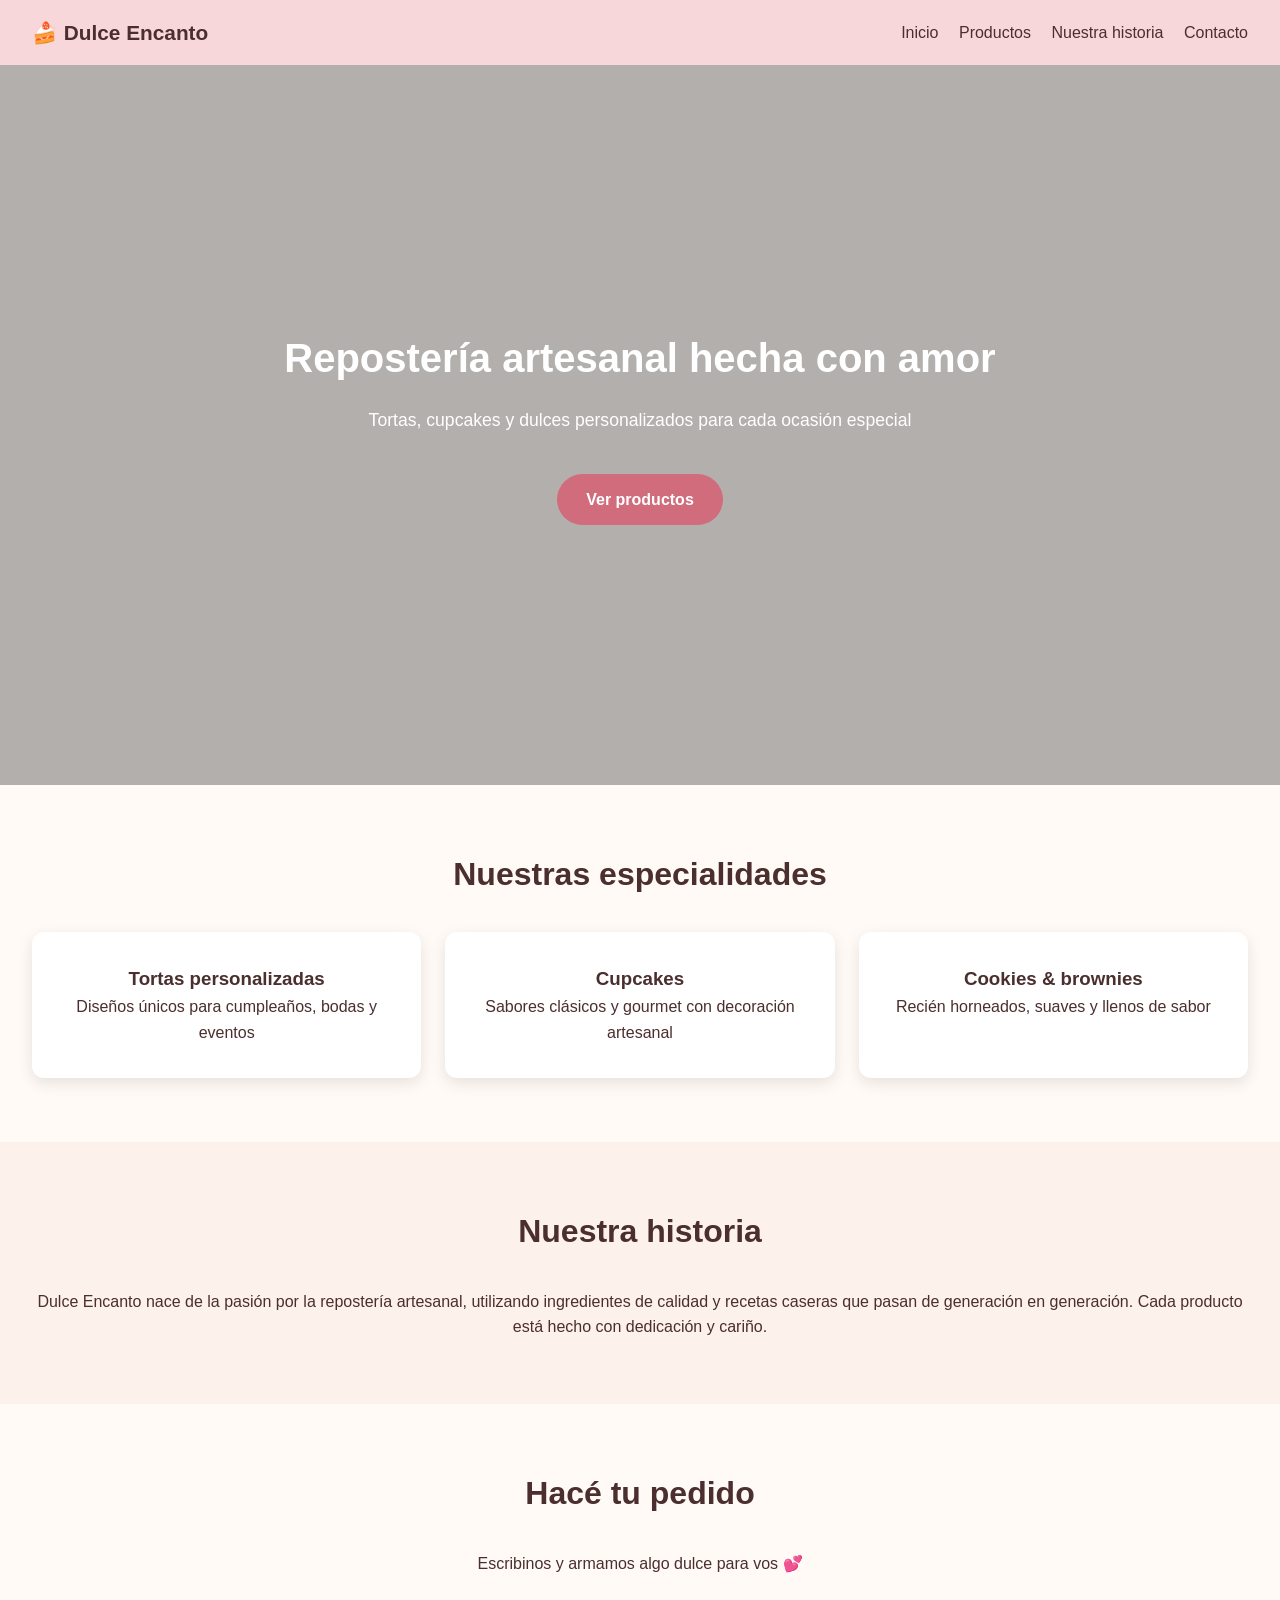
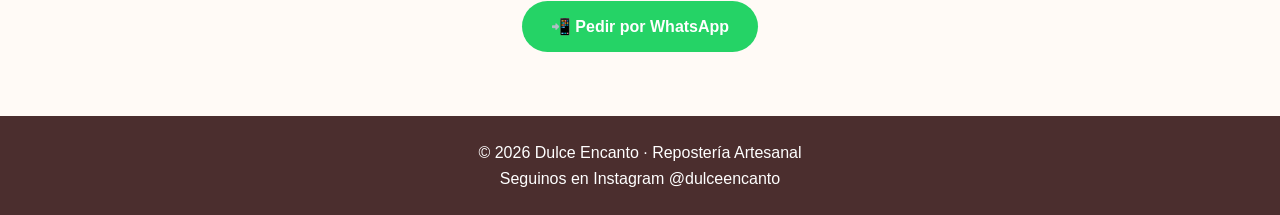
==== index.html @ 2e662f46 "first commit" ====
<!DOCTYPE html>
<html lang="es">
<head>
  <meta charset="UTF-8" />
  <meta name="viewport" content="width=device-width, initial-scale=1.0" />
  <title>Dulce Encanto | Repostería Artesanal</title>
  <link rel="stylesheet" href="styles.css" />
</head>
<body>

  <!-- Header -->
  <header class="header">
    <div class="logo">🍰 Dulce Encanto</div>
    <nav class="nav">
      <a href="#inicio">Inicio</a>
      <a href="#productos">Productos</a>
      <a href="#historia">Nuestra historia</a>
      <a href="#contacto">Contacto</a>
    </nav>
    <button class="menu-btn" id="menuBtn">☰</button>
  </header>

  <!-- Hero -->
  <section class="hero" id="inicio">
    <div class="hero-content">
      <h1>Repostería artesanal hecha con amor</h1>
      <p>Tortas, cupcakes y dulces personalizados para cada ocasión especial</p>
      <a href="#productos" class="btn">Ver productos</a>
    </div>
  </section>

  <!-- Productos -->
  <section class="section" id="productos">
    <h2>Nuestras especialidades</h2>
    <div class="cards">
      <div class="card">
        <h3>Tortas personalizadas</h3>
        <p>Diseños únicos para cumpleaños, bodas y eventos</p>
      </div>
      <div class="card">
        <h3>Cupcakes</h3>
        <p>Sabores clásicos y gourmet con decoración artesanal</p>
      </div>
      <div class="card">
        <h3>Cookies & brownies</h3>
        <p>Recién horneados, suaves y llenos de sabor</p>
      </div>
    </div>
  </section>

  <!-- Historia -->
  <section class="section alt" id="historia">
    <h2>Nuestra historia</h2>
    <p class="text">
      Dulce Encanto nace de la pasión por la repostería artesanal, utilizando
      ingredientes de calidad y recetas caseras que pasan de generación en generación.
      Cada producto está hecho con dedicación y cariño.
    </p>
  </section>

  <!-- Contacto -->
  <section class="section" id="contacto">
    <h2>Hacé tu pedido</h2>
    <p>Escribinos y armamos algo dulce para vos 💕</p>
    <a class="btn whatsapp" href="https://wa.me/549XXXXXXXXXX" target="_blank">
      📲 Pedir por WhatsApp
    </a>
  </section>

  <!-- Footer -->
  <footer class="footer">
    <p>© 2026 Dulce Encanto · Repostería Artesanal</p>
    <p>Seguinos en Instagram @dulceencanto</p>
  </footer>

  <script src="script.js"></script>
</body>
</html>
---- styles.css ----
* {
  margin: 0;
  padding: 0;
  box-sizing: border-box;
  font-family: 'Segoe UI', sans-serif;
}

body {
  background: #fffaf6;
  color: #4b2e2e;
  line-height: 1.6;
}

/* Header */
.header {
  display: flex;
  justify-content: space-between;
  align-items: center;
  padding: 1rem 2rem;
  background: #f8d7da;
  position: sticky;
  top: 0;
  z-index: 10;
}

.logo {
  font-size: 1.3rem;
  font-weight: bold;
}

.nav a {
  margin-left: 1rem;
  text-decoration: none;
  color: #4b2e2e;
  font-weight: 500;
}

.menu-btn {
  display: none;
  font-size: 1.5rem;
  background: none;
  border: none;
  cursor: pointer;
}

/* Hero */
.hero {
  height: 80vh;
  background: linear-gradient(rgba(0,0,0,.3), rgba(0,0,0,.3)),
    url('https://images.unsplash.com/photo-1606312619070-d48b4c6529cc?auto=format&fit=crop&w=1600&q=80');
  background-size: cover;
  background-position: center;
  display: flex;
  align-items: center;
  justify-content: center;
  text-align: center;
  color: #fff;
}

.hero h1 {
  font-size: 2.5rem;
}

.hero p {
  margin: 1rem 0;
  font-size: 1.1rem;
}

/* Sections */
.section {
  padding: 4rem 2rem;
  text-align: center;
}

.section.alt {
  background: #fdf1ec;
}

.section h2 {
  margin-bottom: 2rem;
  font-size: 2rem;
}

/* Cards */
.cards {
  display: grid;
  grid-template-columns: repeat(auto-fit, minmax(250px, 1fr));
  gap: 1.5rem;
}

.card {
  background: #fff;
  padding: 2rem;
  border-radius: 12px;
  box-shadow: 0 5px 15px rgba(0,0,0,.1);
  transition: transform .3s;
}

.card:hover {
  transform: translateY(-5px);
}

/* Buttons */
.btn {
  display: inline-block;
  margin-top: 1.5rem;
  padding: .8rem 1.8rem;
  background: #d16c7c;
  color: #fff;
  text-decoration: none;
  border-radius: 30px;
  font-weight: bold;
}

.btn.whatsapp {
  background: #25d366;
}

/* Footer */
.footer {
  background: #4b2e2e;
  color: #fff;
  text-align: center;
  padding: 1.5rem;
}

/* Responsive */
@media (max-width: 768px) {
  .nav {
    display: none;
    flex-direction: column;
    background: #f8d7da;
    position: absolute;
    top: 60px;
    right: 0;
    width: 200px;
  }

  .nav a {
    padding: 1rem;
    margin: 0;
  }

  .menu-btn {
    display: block;
  }

  .nav.active {
    display: flex;
  }
}
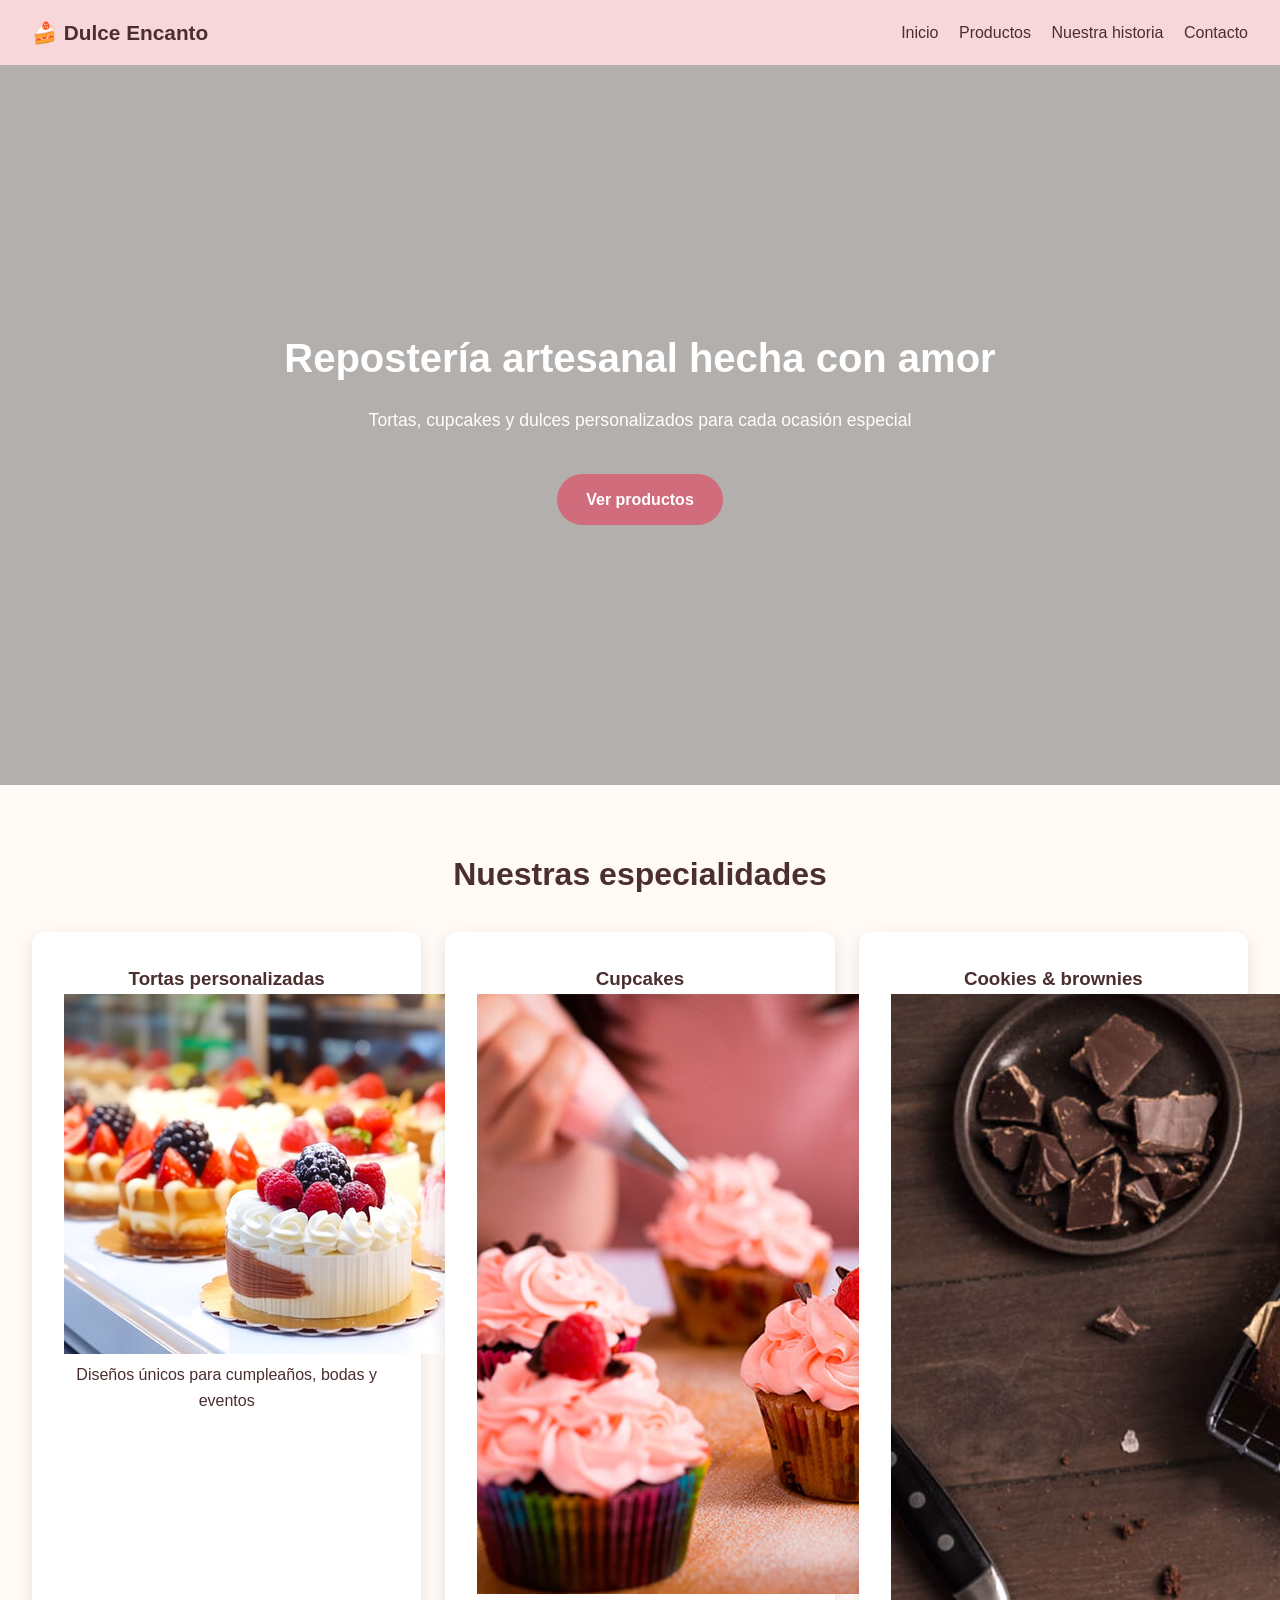
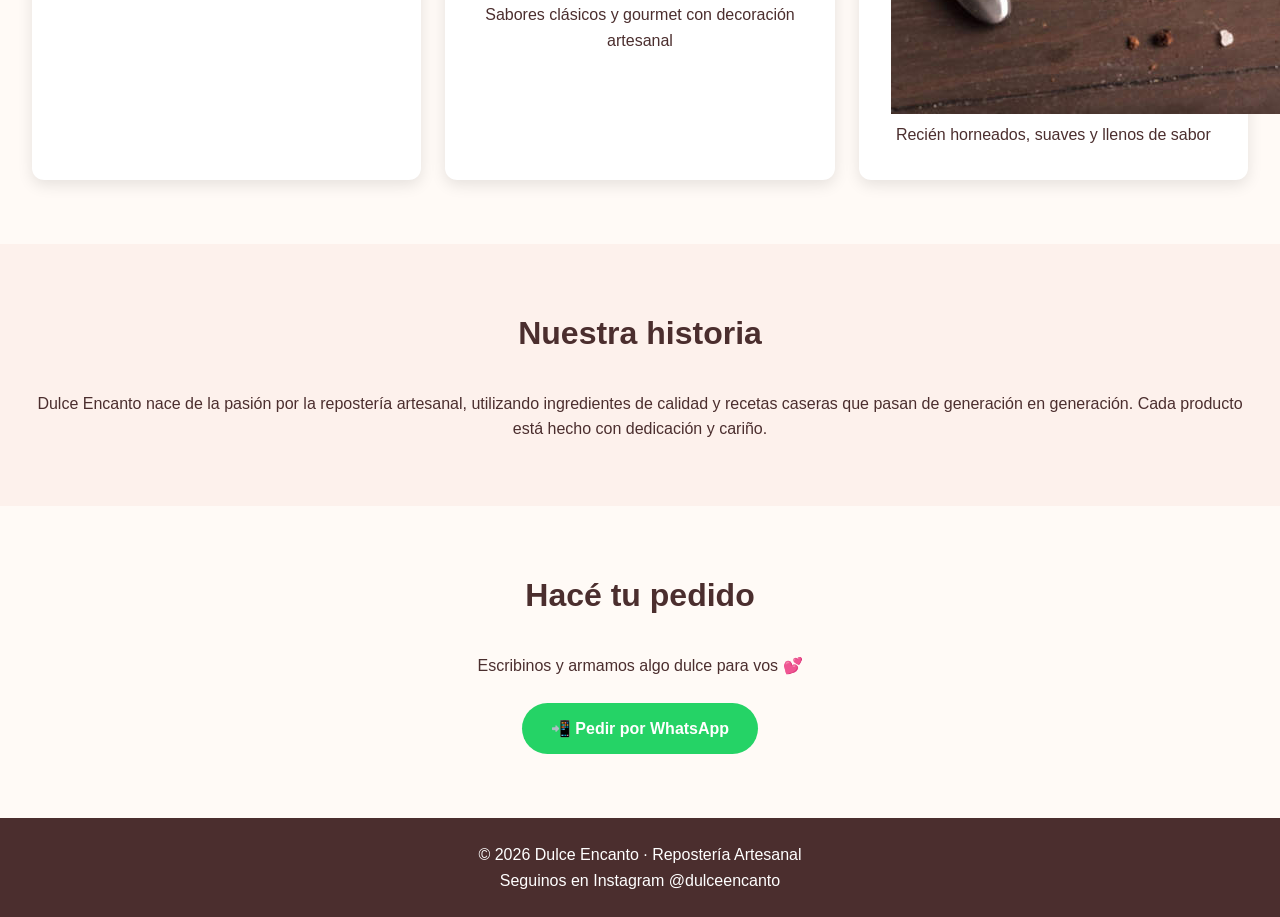
==== commit 32d615b2: "le agregue imagenes" ====
--- a/index.html
+++ b/index.html
@@ -35,14 +35,17 @@
     <div class="cards">
       <div class="card">
         <h3>Tortas personalizadas</h3>
+        <img src="/img/tortas.jpg">
         <p>Diseños únicos para cumpleaños, bodas y eventos</p>
       </div>
       <div class="card">
         <h3>Cupcakes</h3>
+        <img src="/img/cupcakes.jpg">
         <p>Sabores clásicos y gourmet con decoración artesanal</p>
       </div>
       <div class="card">
         <h3>Cookies & brownies</h3>
+        <img src="/img/brownies.jpg">
         <p>Recién horneados, suaves y llenos de sabor</p>
       </div>
     </div>
@@ -62,7 +65,7 @@
   <section class="section" id="contacto">
     <h2>Hacé tu pedido</h2>
     <p>Escribinos y armamos algo dulce para vos 💕</p>
-    <a class="btn whatsapp" href="https://wa.me/549XXXXXXXXXX" target="_blank">
+    <a class="btn whatsapp" href="https://wa.me/5492614689376" target="_blank">
       📲 Pedir por WhatsApp
     </a>
   </section>
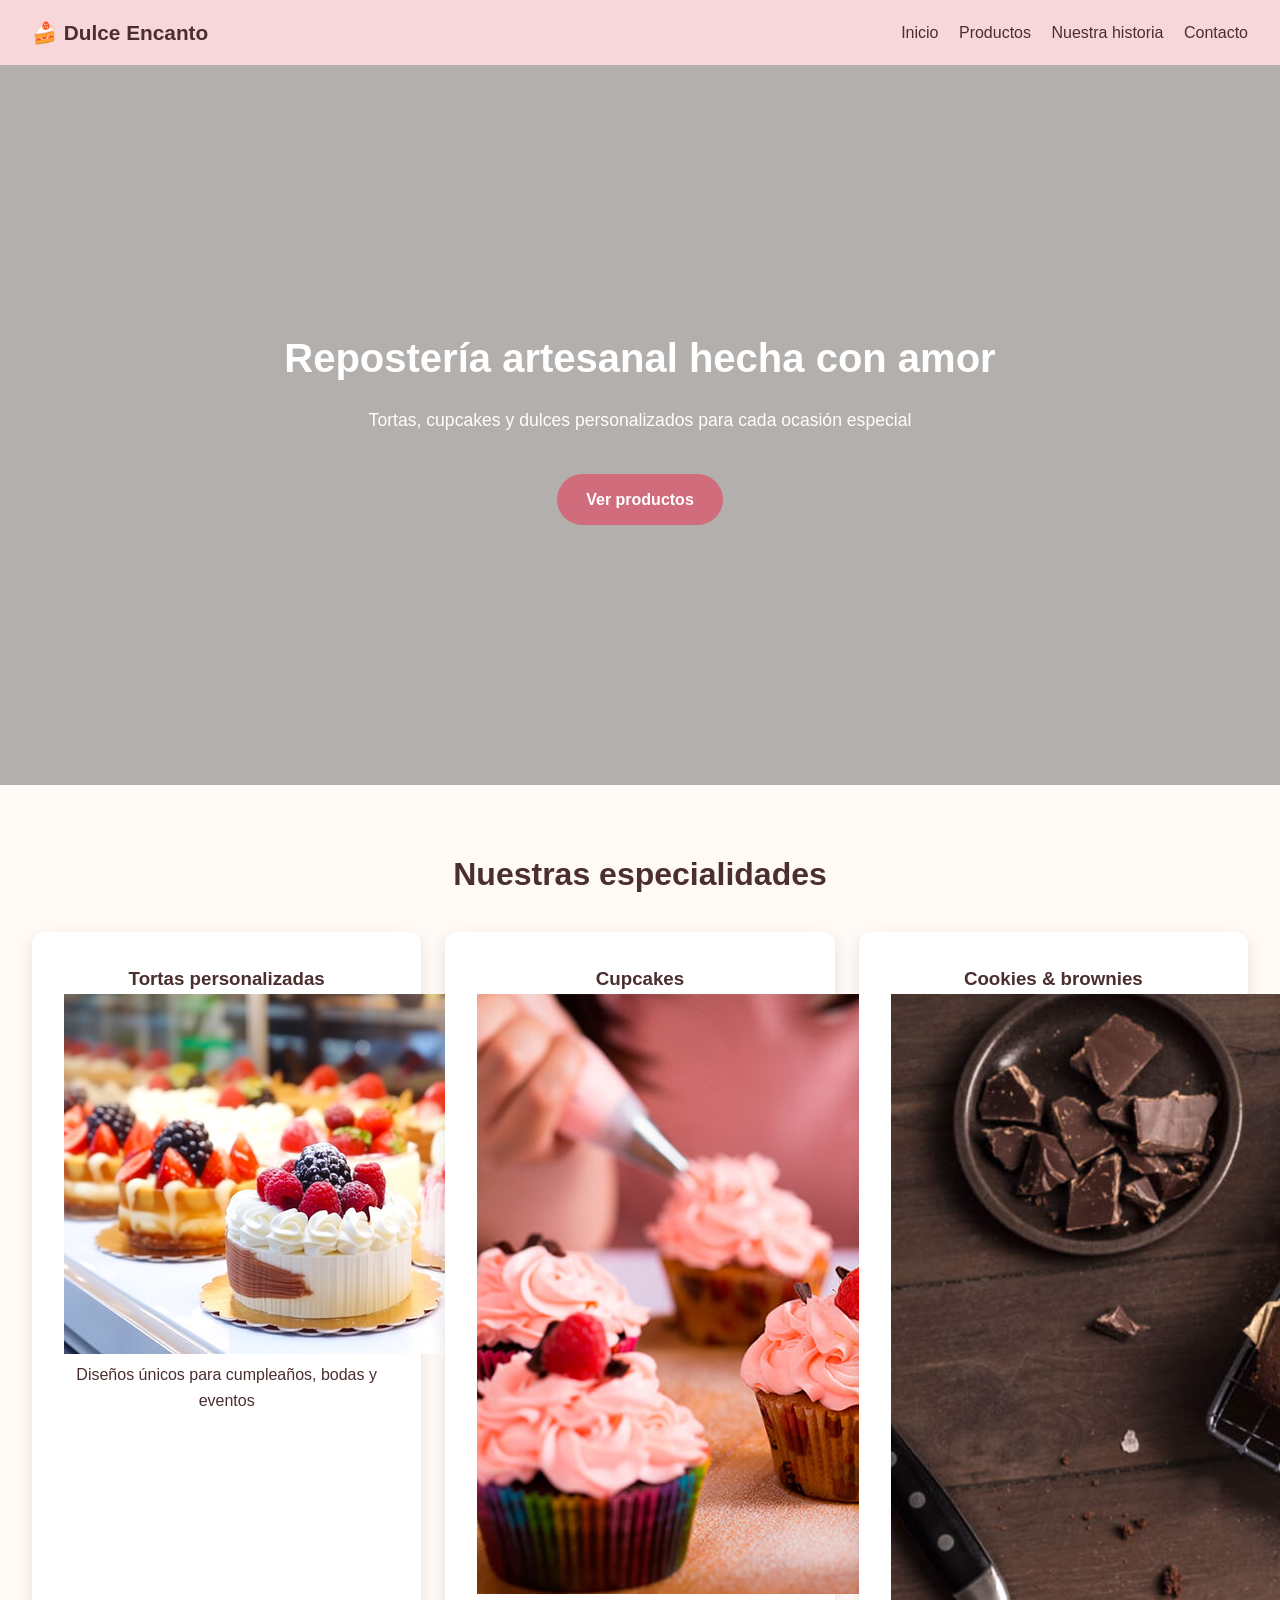
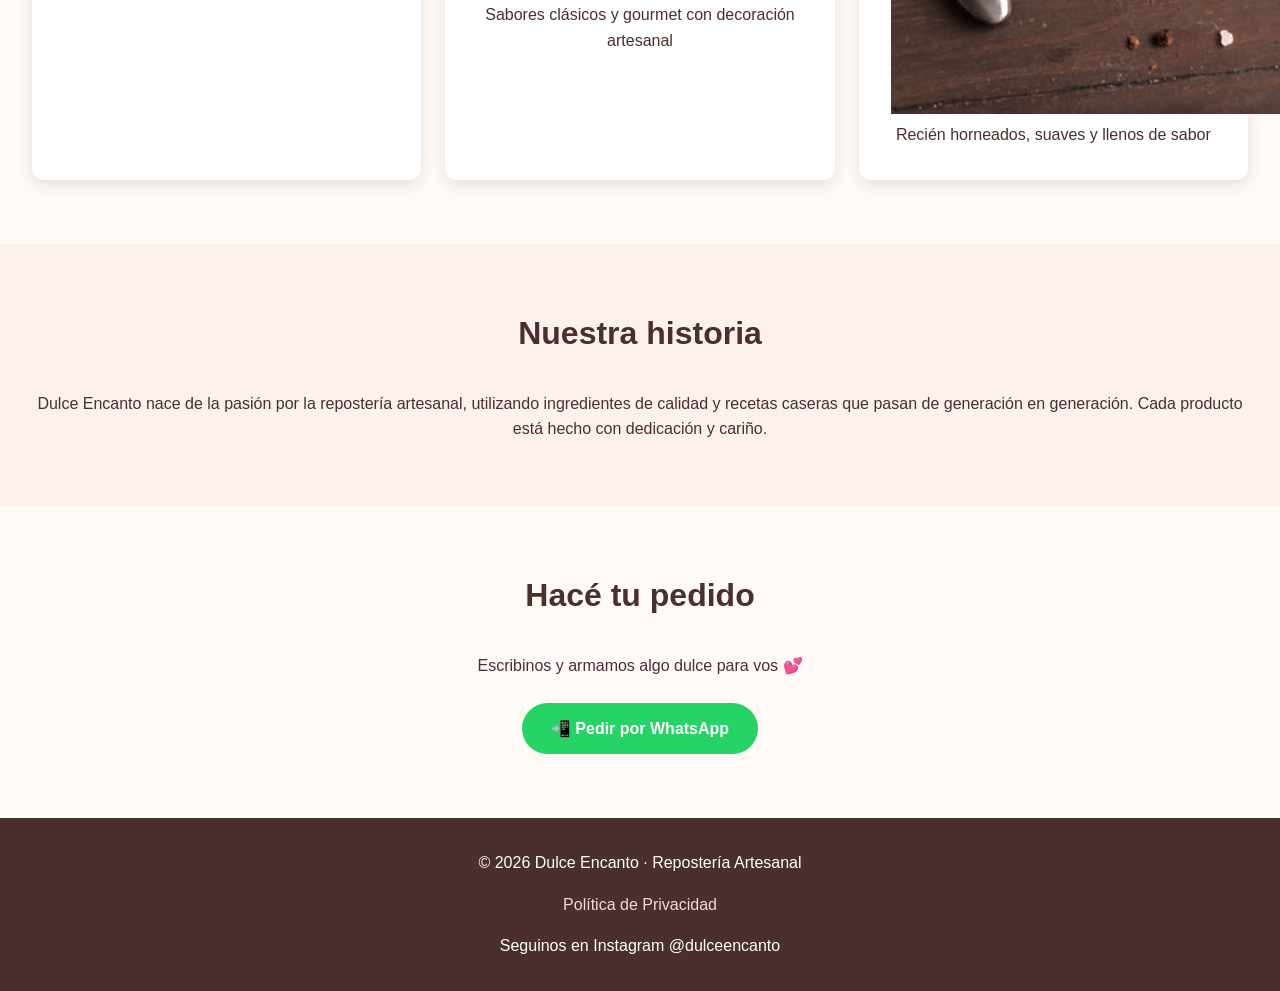
==== commit aa5816f5: "Agrego página de políticas de privacidad" ====
--- a/index.html
+++ b/index.html
@@ -35,17 +35,17 @@
     <div class="cards">
       <div class="card">
         <h3>Tortas personalizadas</h3>
-        <img src="/img/tortas.jpg">
+        <img src="/img/tortas.jpg"/>
         <p>Diseños únicos para cumpleaños, bodas y eventos</p>
       </div>
       <div class="card">
         <h3>Cupcakes</h3>
-        <img src="/img/cupcakes.jpg">
+        <img src="/img/cupcakes.jpg"/>
         <p>Sabores clásicos y gourmet con decoración artesanal</p>
       </div>
       <div class="card">
         <h3>Cookies & brownies</h3>
-        <img src="/img/brownies.jpg">
+        <img src="/img/brownies.jpg"/>
         <p>Recién horneados, suaves y llenos de sabor</p>
       </div>
     </div>
@@ -73,6 +73,9 @@
   <!-- Footer -->
   <footer class="footer">
     <p>© 2026 Dulce Encanto · Repostería Artesanal</p>
+    <div class="footer-links">
+      <a href="politica-de-privacidad.html">Política de Privacidad</a>
+    </div>
     <p>Seguinos en Instagram @dulceencanto</p>
   </footer>
 
--- a/styles.css
+++ b/styles.css
@@ -121,7 +121,23 @@
   background: #4b2e2e;
   color: #fff;
   text-align: center;
-  padding: 1.5rem;
+  padding: 2rem 1.5rem;
+}
+
+.footer-links {
+  margin: 1rem 0;
+}
+
+.footer-links a {
+  color: #f8d7da;
+  text-decoration: none;
+  font-weight: 500;
+  transition: color .3s;
+}
+
+.footer-links a:hover {
+  color: #fff;
+  text-decoration: underline;
 }
 
 /* Responsive */
@@ -149,3 +165,118 @@
     display: flex;
   }
 }
+
+/* Privacy Policy Page */
+.privacy-hero {
+  background: linear-gradient(rgba(216, 107, 124, .8), rgba(216, 107, 124, .8)),
+    url('https://images.unsplash.com/photo-1606312619070-d48b4c6529cc?auto=format&fit=crop&w=1600&q=80');
+  background-size: cover;
+  background-position: center;
+  color: #fff;
+  padding: 4rem 2rem;
+  text-align: center;
+  min-height: 40vh;
+  display: flex;
+  flex-direction: column;
+  justify-content: center;
+  align-items: center;
+}
+
+.privacy-hero h1 {
+  font-size: 2.5rem;
+  margin-bottom: 1rem;
+}
+
+.privacy-hero p {
+  font-size: 1rem;
+  opacity: 0.9;
+}
+
+.privacy-content {
+  padding: 2rem;
+  background: #fffaf6;
+}
+
+.privacy-container {
+  max-width: 900px;
+  margin: 0 auto;
+}
+
+.privacy-article {
+  background: #fff;
+  padding: 2rem;
+  margin-bottom: 2rem;
+  border-radius: 8px;
+  box-shadow: 0 2px 8px rgba(0,0,0,.08);
+  line-height: 1.8;
+}
+
+.privacy-article h2 {
+  color: #d16c7c;
+  margin-bottom: 1.5rem;
+  font-size: 1.6rem;
+}
+
+.privacy-article h3 {
+  color: #4b2e2e;
+  margin: 1.5rem 0 1rem 0;
+  font-size: 1.2rem;
+}
+
+.privacy-article p {
+  margin-bottom: 1rem;
+  color: #4b2e2e;
+}
+
+.privacy-article ul {
+  margin-left: 2rem;
+  margin-bottom: 1rem;
+}
+
+.privacy-article li {
+  margin-bottom: 0.8rem;
+  color: #4b2e2e;
+}
+
+.privacy-article a {
+  color: #d16c7c;
+  text-decoration: none;
+  font-weight: 500;
+}
+
+.privacy-article a:hover {
+  text-decoration: underline;
+}
+
+.privacy-article.acceptance {
+  background: linear-gradient(135deg, #f8d7da 0%, #fdf1ec 100%);
+  border-left: 4px solid #d16c7c;
+}
+
+.privacy-article.acceptance p {
+  font-weight: 500;
+  font-size: 1.05rem;
+}
+
+@media (max-width: 768px) {
+  .privacy-hero h1 {
+    font-size: 2rem;
+  }
+
+  .privacy-hero p {
+    font-size: 0.95rem;
+  }
+
+  .privacy-article {
+    padding: 1.5rem;
+  }
+
+  .privacy-article h2 {
+    font-size: 1.4rem;
+    margin-bottom: 1rem;
+  }
+
+  .privacy-content {
+    padding: 1rem;
+  }
+}
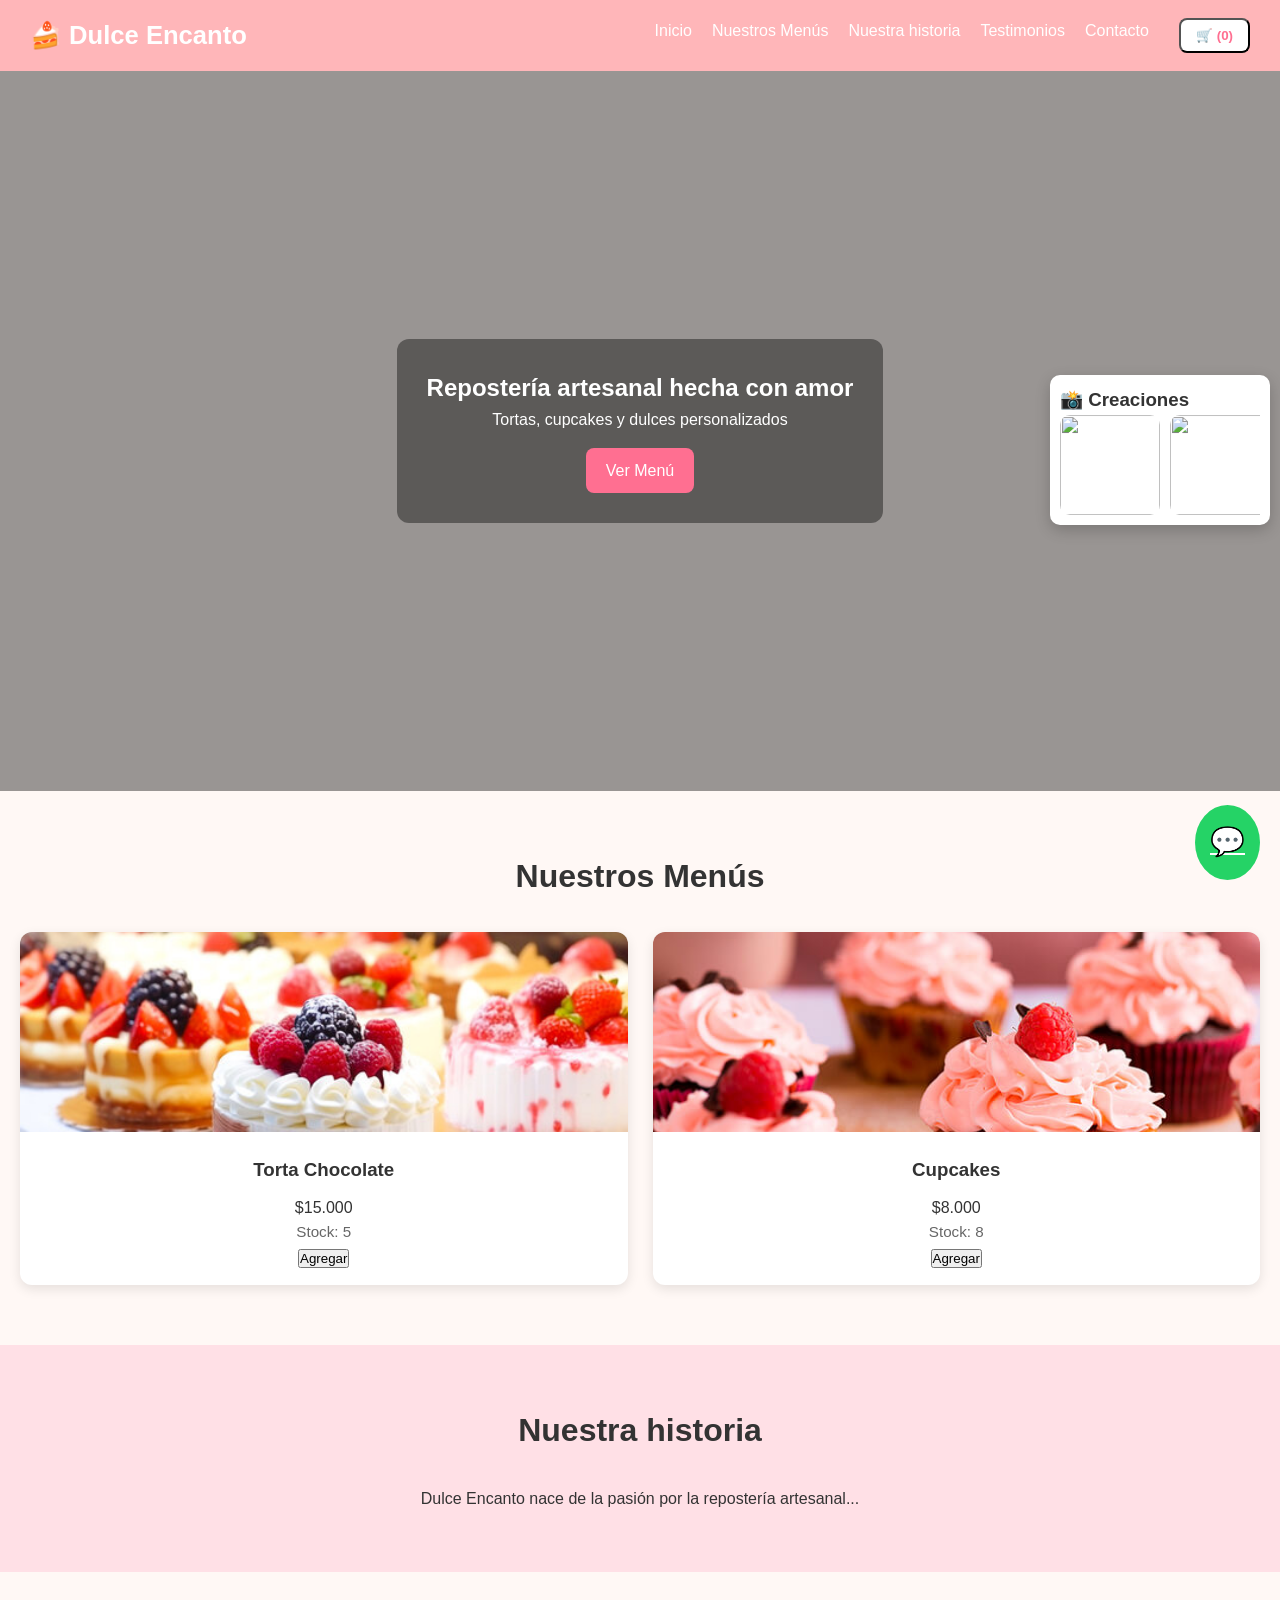
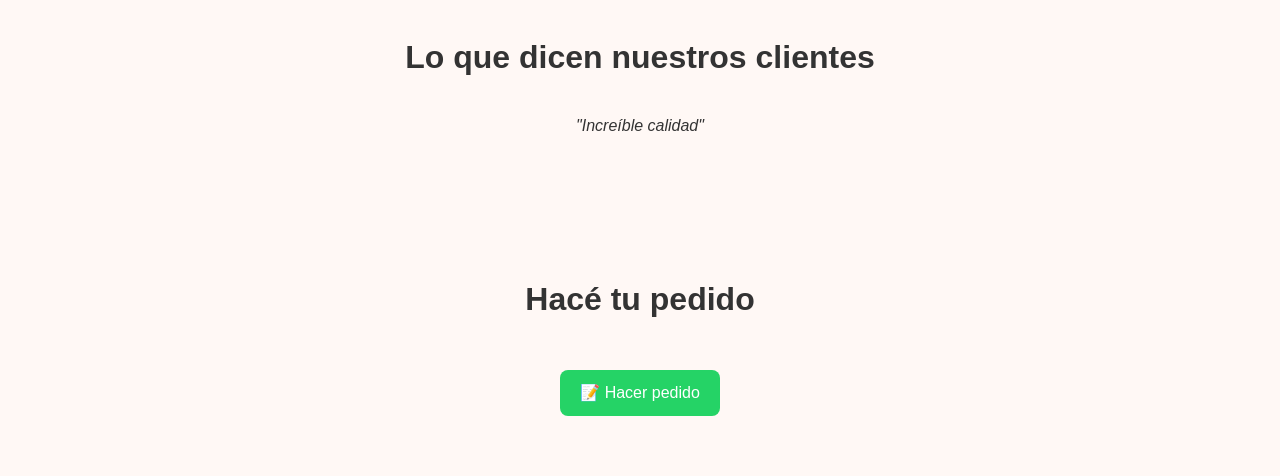
==== commit 4eb21507: "cambie la estructura de la pagina parte 1" ====
--- a/index.html
+++ b/index.html
@@ -5,80 +5,203 @@
   <meta name="viewport" content="width=device-width, initial-scale=1.0" />
   <title>Dulce Encanto | Repostería Artesanal</title>
   <link rel="stylesheet" href="styles.css" />
+
+  <style>
+  .logo{font-size:1.6rem;font-weight:bold;animation:logoFloat 3s ease-in-out infinite}
+  @keyframes logoFloat{0%,100%{transform:translateY(0)}50%{transform:translateY(-5px)}}
+
+  .cart-btn{background:#fff;color:#ff6f91;padding:8px 15px;border-radius:8px;margin-left:10px;cursor:pointer;font-weight:bold}
+
+  .fade-up{opacity:0;transform:translateY(40px);transition:all .6s}
+  .fade-up.show{opacity:1;transform:translateY(0)}
+
+  .hero-content{animation:fadeZoom 1s ease}
+  @keyframes fadeZoom{from{opacity:0;transform:scale(.8)}to{opacity:1;transform:scale(1)}}
+ 
+  .whatsapp-float{position:fixed;bottom:20px;right:20px;background:#25d366;color:white;font-size:28px;padding:15px;border-radius:50%;animation:pulse 2s infinite}
+  @keyframes pulse{0%{transform:scale(1)}50%{transform:scale(1.1)}100%{transform:scale(1)}}
+
+  .modal{position:fixed;top:0;left:0;width:100%;height:100%;background:rgba(0,0,0,.7);display:flex;align-items:center;justify-content:center;opacity:0;pointer-events:none;transition:.3s}
+  .modal.active{opacity:1;pointer-events:auto}
+  .modal-content{background:white;padding:20px;border-radius:12px;max-width:400px;animation:zoom .4s}
+  @keyframes zoom{from{transform:scale(.7)}to{transform:scale(1)}}
+
+  .insta-feed{position:fixed;right:10px;top:50%;transform:translateY(-50%);width:220px;background:#fff;padding:10px;border-radius:10px;box-shadow:0 5px 15px rgba(0,0,0,.2)}
+  .insta-slider{display:flex;overflow-x:auto;gap:10px}
+  .insta-slider img{width:100px;height:100px;object-fit:cover;border-radius:10px}
+
+  .stock{font-size:0.9rem;color:#666}
+  </style>
+
 </head>
 <body>
 
-  <!-- Header -->
-  <header class="header">
-    <div class="logo">🍰 Dulce Encanto</div>
-    <nav class="nav">
-      <a href="#inicio">Inicio</a>
-      <a href="#productos">Productos</a>
-      <a href="#historia">Nuestra historia</a>
-      <a href="#contacto">Contacto</a>
-    </nav>
-    <button class="menu-btn" id="menuBtn">☰</button>
-  </header>
-
-  <!-- Hero -->
-  <section class="hero" id="inicio">
-    <div class="hero-content">
-      <h1>Repostería artesanal hecha con amor</h1>
-      <p>Tortas, cupcakes y dulces personalizados para cada ocasión especial</p>
-      <a href="#productos" class="btn">Ver productos</a>
+<header class="header">
+  <div class="logo">🍰 Dulce Encanto</div>
+  <nav class="nav">
+    <a href="#inicio">Inicio</a>
+    <a href="#menu">Nuestros Menús</a>
+    <a href="#historia">Nuestra historia</a>
+    <a href="#testimonios">Testimonios</a>
+    <a href="https://docs.google.com/forms/d/e/1FAIpQLSftCBlQOrt92ZLbdpw6Ls69FzaOiQjqUGTb4hUl6YQwMhex2g/viewform?usp=sf_link" target="_blank">Contacto</a>
+    <button class="cart-btn" onclick="toggleCart()">🛒 (<span id="cartCount">0</span>)</button>
+  </nav>
+  <button class="menu-btn" id="menuBtn">☰</button>
+</header>
+
+<section class="hero fade-up" id="inicio">
+
+  <!-- VIDEO DE FONDO -->
+  <video class="hero-video" autoplay muted loop playsinline preload="none" poster="img/preview.jpg">
+  <source src="video/reposteria.mp4" type="video/mp4">
+</video>
+
+
+  <!-- CAPA OSCURA -->
+  <div class="hero-overlay"></div>
+
+  <!-- CONTENIDO -->
+  <div class="hero-content">
+    <h1>Repostería artesanal hecha con amor</h1>
+    <p>Tortas, cupcakes y dulces personalizados</p>
+    <a href="#menu" class="btn">Ver Menú</a>
+  </div>
+
+</section>
+
+
+<section class="section fade-up" id="menu">
+  <h2>Nuestros Menús</h2>
+  <div class="cards">
+
+    <div class="card" onclick="openModal('Torta Chocolate','Torta premium','15000','img/tortas.jpg')">
+      <img src="img/tortas.jpg">
+      <h3>Torta Chocolate</h3>
+      <div class="price">$15.000</div>
+      <p class="stock" id="stock-Torta Chocolate">Stock: 5</p>
+      <button onclick="event.stopPropagation(); agregar('Torta Chocolate',15000)">Agregar</button>
     </div>
-  </section>
-
-  <!-- Productos -->
-  <section class="section" id="productos">
-    <h2>Nuestras especialidades</h2>
-    <div class="cards">
-      <div class="card">
-        <h3>Tortas personalizadas</h3>
-        <img src="/img/tortas.jpg"/>
-        <p>Diseños únicos para cumpleaños, bodas y eventos</p>
-      </div>
-      <div class="card">
-        <h3>Cupcakes</h3>
-        <img src="/img/cupcakes.jpg"/>
-        <p>Sabores clásicos y gourmet con decoración artesanal</p>
-      </div>
-      <div class="card">
-        <h3>Cookies & brownies</h3>
-        <img src="/img/brownies.jpg"/>
-        <p>Recién horneados, suaves y llenos de sabor</p>
-      </div>
+
+    <div class="card" onclick="openModal('Cupcakes','Pack x6','8000','img/cupcakes.jpg')">
+      <img src="img/cupcakes.jpg">
+      <h3>Cupcakes</h3>
+      <div class="price">$8.000</div>
+      <p class="stock" id="stock-Cupcakes">Stock: 8</p>
+      <button onclick="event.stopPropagation(); agregar('Cupcakes',8000)">Agregar</button>
     </div>
-  </section>
-
-  <!-- Historia -->
-  <section class="section alt" id="historia">
-    <h2>Nuestra historia</h2>
-    <p class="text">
-      Dulce Encanto nace de la pasión por la repostería artesanal, utilizando
-      ingredientes de calidad y recetas caseras que pasan de generación en generación.
-      Cada producto está hecho con dedicación y cariño.
-    </p>
-  </section>
-
-  <!-- Contacto -->
-  <section class="section" id="contacto">
-    <h2>Hacé tu pedido</h2>
-    <p>Escribinos y armamos algo dulce para vos 💕</p>
-    <a class="btn whatsapp" href="https://wa.me/5492614689376" target="_blank">
-      📲 Pedir por WhatsApp
-    </a>
-  </section>
-
-  <!-- Footer -->
-  <footer class="footer">
-    <p>© 2026 Dulce Encanto · Repostería Artesanal</p>
-    <div class="footer-links">
-      <a href="politica-de-privacidad.html">Política de Privacidad</a>
-    </div>
-    <p>Seguinos en Instagram @dulceencanto</p>
-  </footer>
-
-  <script src="script.js"></script>
+
+  </div>
+</section>
+
+<section class="section alt fade-up" id="historia">
+  <h2>Nuestra historia</h2>
+  <p>Dulce Encanto nace de la pasión por la repostería artesanal...</p>
+</section>
+
+<section class="section fade-up" id="testimonios">
+  <h2>Lo que dicen nuestros clientes</h2>
+  <blockquote>"Increíble calidad"</blockquote>
+</section>
+
+<section class="section fade-up" id="contacto">
+  <h2>Hacé tu pedido</h2>
+  <a class="btn whatsapp" href="https://docs.google.com/forms/d/e/1FAIpQLSftCBlQOrt92ZLbdpw6Ls69FzaOiQjqUGTb4hUl6YQwMhex2g/viewform?usp=sf_link" target="_blank">📝 Hacer pedido</a>
+</section>
+
+<div class="insta-feed">
+  <h3>📸 Creaciones</h3>
+  <div class="insta-slider">
+    <img src="/img/torta1.jpg">
+    <img src="/img/torta2.jpg">
+    <img src="/img/torta3.jpg">
+  </div>
+</div>
+
+<div class="modal" id="cartModal">
+  <div class="modal-content">
+    <span onclick="toggleCart()">✖</span>
+    <h3>Carrito</h3>
+    <ul id="carrito"></ul>
+    <p>Total: $<span id="total">0</span></p>
+    <button onclick="pagar()">Pagar</button>
+  </div>
+</div>
+
+<div class="modal" id="modal">
+  <div class="modal-content">
+    <span onclick="closeModal()">✖</span>
+    <img id="modalImg">
+    <h3 id="modalTitle"></h3>
+    <p id="modalDesc"></p>
+    <div id="modalPrice"></div>
+  </div>
+</div>
+
+<a href="https://wa.me/5492614689376" class="whatsapp-float">💬</a>
+
+<script>
+
+const menuBtn=document.getElementById('menuBtn');
+const nav=document.querySelector('.nav');
+menuBtn.onclick=()=>nav.classList.toggle('active');
+
+let carrito=[];
+let stock={"Torta Chocolate":5,"Cupcakes":8};
+
+function agregar(nombre,precio){
+  if(stock[nombre]<=0){alert('Sin stock');return;}
+  stock[nombre]--;
+  carrito.push({nombre,precio});
+  document.getElementById('cartCount').innerText=carrito.length;
+  actualizarStockUI(nombre);
+  renderCarrito();
+}
+
+function actualizarStockUI(nombre){
+  const el=document.getElementById('stock-'+nombre);
+  if(el){
+    el.innerText='Stock: '+stock[nombre];
+    if(stock[nombre]===0){el.innerText='SIN STOCK';el.style.color='red';}
+  }
+}
+
+function renderCarrito(){
+  let total=0;
+  const lista=document.getElementById('carrito');
+  lista.innerHTML='';
+  carrito.forEach(p=>{
+    total+=p.precio;
+    lista.innerHTML+=`<li>${p.nombre} - $${p.precio}</li>`;
+  });
+  document.getElementById('total').innerText=total;
+}
+
+function toggleCart(){
+  document.getElementById('cartModal').classList.toggle('active');
+}
+
+function pagar(){alert('Integrar MercadoPago');}
+
+function openModal(t,d,p,i){
+  modal.classList.add('active');
+  modalTitle.innerText=t;
+  modalDesc.innerText=d;
+  modalPrice.innerText='$'+p;
+  modalImg.src=i;
+}
+
+function closeModal(){modal.classList.remove('active');}
+
+const elements=document.querySelectorAll('.fade-up');
+window.addEventListener('scroll',()=>{
+  elements.forEach(el=>{
+    if(el.getBoundingClientRect().top<window.innerHeight-100){
+      el.classList.add('show');
+    }
+  });
+});
+
+</script>
+
 </body>
 </html>
--- a/styles.css
+++ b/styles.css
@@ -1,3 +1,4 @@
+/* RESET */
 * {
   margin: 0;
   padding: 0;
@@ -6,32 +7,37 @@
 }
 
 body {
-  background: #fffaf6;
-  color: #4b2e2e;
   line-height: 1.6;
-}
-
-/* Header */
+  background: #fff8f5;
+  color: #333;
+}
+
+/* HEADER */
 .header {
   display: flex;
   justify-content: space-between;
   align-items: center;
-  padding: 1rem 2rem;
-  background: #f8d7da;
+  padding: 15px 30px;
+  background: #ffb6b9;
   position: sticky;
   top: 0;
-  z-index: 10;
+  z-index: 1000;
 }
 
 .logo {
-  font-size: 1.3rem;
+  font-size: 1.5rem;
   font-weight: bold;
+  color: white;
+}
+
+.nav {
+  display: flex;
+  gap: 20px;
 }
 
 .nav a {
-  margin-left: 1rem;
   text-decoration: none;
-  color: #4b2e2e;
+  color: white;
   font-weight: 500;
 }
 
@@ -40,243 +46,880 @@
   font-size: 1.5rem;
   background: none;
   border: none;
-  cursor: pointer;
-}
-
-/* Hero */
+  color: white;
+}
+
+/* HERO */
 .hero {
+  position: relative;
   height: 80vh;
-  background: linear-gradient(rgba(0,0,0,.3), rgba(0,0,0,.3)),
-    url('https://images.unsplash.com/photo-1606312619070-d48b4c6529cc?auto=format&fit=crop&w=1600&q=80');
-  background-size: cover;
-  background-position: center;
+  background: url("img/hero.jpg") center/cover no-repeat;
   display: flex;
   align-items: center;
   justify-content: center;
   text-align: center;
   color: #fff;
-}
-
-.hero h1 {
-  font-size: 2.5rem;
-}
-
-.hero p {
-  margin: 1rem 0;
-  font-size: 1.1rem;
-}
-
-/* Sections */
+  overflow: hidden;
+}
+
+/* Video dentro del hero (opcional) */
+.hero-video{
+  position:absolute;
+  top:0;
+  left:0;
+  width:100%;
+  height:100%;
+  object-fit:cover;
+  z-index: -2;
+}
+
+.hero-overlay{
+  position:absolute;
+  top:0;
+  left:0;
+  width:100%;
+  height:100%;
+  background:rgba(0,0,0,0.4);
+  z-index: -1;
+}
+
+.hero-content {
+  position: relative;
+  z-index: 2;
+  background: rgba(0,0,0,0.4);
+  padding: 30px;
+  border-radius: 12px;
+}
+
+.btn {
+  display: inline-block;
+  margin-top: 15px;
+  padding: 10px 20px;
+  background: #ff6f91;
+  color: white;
+  border-radius: 8px;
+  text-decoration: none;
+  transition: 0.3s;
+}
+
+.btn:hover {
+  background: #ff3d6e;
+}
+
+/* SECCIONES */
 .section {
-  padding: 4rem 2rem;
+  padding: 60px 20px;
   text-align: center;
 }
 
-.section.alt {
-  background: #fdf1ec;
-}
-
 .section h2 {
-  margin-bottom: 2rem;
+  margin-bottom: 30px;
   font-size: 2rem;
 }
 
-/* Cards */
+.alt {
+  background: #ffe0e6;
+}
+
+/* CARDS */
 .cards {
   display: grid;
   grid-template-columns: repeat(auto-fit, minmax(250px, 1fr));
-  gap: 1.5rem;
+  gap: 25px;
 }
 
 .card {
-  background: #fff;
-  padding: 2rem;
+  background: white;
   border-radius: 12px;
-  box-shadow: 0 5px 15px rgba(0,0,0,.1);
-  transition: transform .3s;
+  overflow: hidden;
+  box-shadow: 0 4px 12px rgba(0,0,0,0.1);
+  transition: 0.3s;
+  text-align: center;
+  padding-bottom: 15px;
 }
 
 .card:hover {
   transform: translateY(-5px);
 }
 
-/* Buttons */
-.btn {
-  display: inline-block;
-  margin-top: 1.5rem;
-  padding: .8rem 1.8rem;
-  background: #d16c7c;
-  color: #fff;
-  text-decoration: none;
-  border-radius: 30px;
-  font-weight: bold;
-}
-
-.btn.whatsapp {
+/* IMÁGENES UNIFORMES */
+.card img {
+  width: 100%;
+  height: 200px;
+  object-fit: cover;
+}
+
+/* TEXTO */
+.card h3 {
+  margin: 15px 0 10px;
+}
+
+.card p {
+  padding: 0 10px;
+  font-size: 0.95rem;
+}
+
+/* TESTIMONIOS */
+blockquote {
+  max-width: 600px;
+  margin: 15px auto;
+  font-style: italic;
+}
+
+/* FORMULARIO */
+form {
+  max-width: 400px;
+  margin: 20px auto;
+  display: flex;
+  flex-direction: column;
+}
+
+form input,
+form textarea {
+  margin-bottom: 10px;
+  padding: 10px;
+  border-radius: 6px;
+  border: 1px solid #ccc;
+}
+
+form button {
+  background: #ff6f91;
+  color: white;
+  border: none;
+  padding: 10px;
+  border-radius: 6px;
+  cursor: pointer;
+}
+
+/* FOOTER */
+.footer {
+  background: #333;
+  color: white;
+  padding: 20px;
+  text-align: center;
+}
+
+/* WHATSAPP */
+.whatsapp {
   background: #25d366;
 }
 
-/* Footer */
-.footer {
-  background: #4b2e2e;
-  color: #fff;
-  text-align: center;
-  padding: 2rem 1.5rem;
-}
-
-.footer-links {
-  margin: 1rem 0;
-}
-
-.footer-links a {
-  color: #f8d7da;
-  text-decoration: none;
-  font-weight: 500;
-  transition: color .3s;
-}
-
-.footer-links a:hover {
-  color: #fff;
-  text-decoration: underline;
-}
-
-/* Responsive */
+/* RESPONSIVE */
 @media (max-width: 768px) {
   .nav {
     display: none;
     flex-direction: column;
-    background: #f8d7da;
     position: absolute;
     top: 60px;
     right: 0;
+    background: #ffb6b9;
     width: 200px;
-  }
-
-  .nav a {
-    padding: 1rem;
-    margin: 0;
+    padding: 15px;
+  }
+
+  .nav.active {
+    display: flex;
   }
 
   .menu-btn {
     display: block;
   }
 
-  .nav.active {
+  .hero {
+    height: 60vh;
+  }
+  .filters button {
+  margin: 5px;
+  padding: 8px 15px;
+  border: none;
+  background: #ff6f91;
+  color: white;
+  border-radius: 6px;
+  cursor: pointer;
+}
+
+.galeria {
+  display: grid;
+  grid-template-columns: repeat(auto-fit, minmax(120px, 1fr));
+  gap: 10px;
+}
+
+.galeria img {
+  width: 100%;
+  height: 120px;
+  object-fit: cover;
+  border-radius: 10px;
+  transition: 0.3s;
+}
+
+.galeria img:hover {
+  transform: scale(1.05);
+}
+
+#carrito li {
+  list-style: none;
+  margin: 5px 0;
+}
+.insta-feed {
+  margin-top: 30px;
+}
+
+.insta-slider {
+  display: flex;
+  gap: 15px;
+  overflow-x: auto;
+  scroll-snap-type: x mandatory;
+  padding: 10px;
+}
+
+.insta-slider img {
+  width: 180px;
+  height: 180px;
+  border-radius: 15px;
+  object-fit: cover;
+  scroll-snap-align: center;
+  transition: 0.4s;
+}
+
+.insta-slider img:hover {
+  transform: scale(1.08);
+}
+.stock {
+  font-weight: bold;
+  color: #ff4d6d;
+}
+.insta-slider::-webkit-scrollbar {
+  height: 6px;
+}
+
+.insta-slider::-webkit-scrollbar-thumb {
+  background: #ff7aa2;
+  border-radius: 10px;
+}
+/* HERO CON VIDEO */
+.hero{
+  position:relative;
+  height:90vh;
+  overflow:hidden;
+  display:flex;
+  align-items:center;
+  justify-content:center;
+  color:white;
+  text-align:center;
+}
+
+/* VIDEO */
+.hero-video{
+  position:absolute;
+  top:0;
+  left:0;
+  width:100%;
+  height:100%;
+  object-fit:cover;
+  z-index:-2;
+}
+
+/* OSCURECER VIDEO */
+.hero-overlay{
+  position:absolute;
+  top:0;
+  left:0;
+  width:100%;
+  height:100%;
+  background:rgba(0,0,0,0.4);
+  z-index:-1;
+}
+
+/* TEXTO */
+.hero-content{
+  position:relative;
+  z-index:2;
+}
+/* EFECTO BLUR VIDEO */
+.hero.scrolled .hero-video{
+  filter: blur(5px) brightness(0.7);
+  transform: scale(1.05);
+  transition: all 0.5s ease;
+}
+/* TEXTO TIPO NETFLIX */
+.hero-content h1{
+  font-size:2.5rem;
+  letter-spacing:1px;
+  overflow:hidden;
+  border-right:3px solid white;
+  white-space:nowrap;
+  width:0;
+  animation:typing 2s steps(30,end) forwards, blink .7s infinite;
+}
+
+@keyframes typing{
+  from{width:0}
+  to{width:100%}
+}
+
+@keyframes blink{
+  50%{border-color:transparent}
+}
+/* BOTON HERO */
+.hero-cta{
+  position:absolute;
+  bottom:40px;
+  left:50%;
+  transform:translateX(-50%);
+  z-index:3;
+}
+
+.hero-cta a{
+  background:#ff6f91;
+  color:white;
+  padding:12px 25px;
+  border-radius:30px;
+  font-weight:bold;
+  text-decoration:none;
+  box-shadow:0 5px 20px rgba(0,0,0,.3);
+  transition:.3s;
+}
+
+.hero-cta a:hover{
+  transform:scale(1.1);
+}
+/* MOBILE OPTIMIZADO */
+@media(max-width:768px){
+  .hero{
+    height:70vh;
+  }
+
+  .hero-content h1{
+    font-size:1.6rem;
+    animation:none;
+    width:auto;
+    border:none;
+  }
+
+  .hero-cta{
+    bottom:20px;
+  }
+}
+/* HERO POSITION */
+.hero{
+  position:relative;
+  overflow:hidden;
+}
+
+/* BOTON FLOTANTE HERO */
+.hero-cta{
+  position:absolute;
+  bottom:25px;
+  left:50%;
+  transform:translateX(-50%);
+  z-index:3;
+}
+
+.hero-cta a{
+  background:#ff6f91;
+  color:white;
+  padding:12px 25px;
+  border-radius:30px;
+  font-weight:bold;
+  text-decoration:none;
+  box-shadow:0 5px 20px rgba(0,0,0,.3);
+  transition:.3s;
+}
+
+.hero-cta a:hover{
+  transform:scale(1.1);
+}
+/* =========================
+   MOBILE PRO OPTIMIZADO
+========================= */
+@media(max-width:768px){
+
+  /* NAV */
+  .nav{
+    position:absolute;
+    top:70px;
+    right:0;
+    background:#ff6f91;
+    width:100%;
+    flex-direction:column;
+    align-items:center;
+    display:none;
+  }
+
+  .nav.active{
+    display:flex;
+  }
+
+  .nav a{
+    padding:15px;
+    display:block;
+    width:100%;
+    text-align:center;
+  }
+
+  /* HERO */
+  .hero{
+    height:70vh;
+  }
+
+  .hero-video{
+    object-fit:cover;
+    width:100%;
+    height:100%;
+  }
+
+  .hero-content{
+    padding:0 20px;
+    text-align:center;
+  }
+
+  .hero-content h1{
+    font-size:1.5rem;
+    line-height:1.3;
+  }
+
+  .hero-content p{
+    font-size:1rem;
+  }
+
+  .hero-cta{
+    bottom:15px;
+  }
+
+  /* CARDS */
+  .cards{
+    display:flex;
+    flex-direction:column;
+    gap:20px;
+  }
+
+  .card{
+    width:100%;
+  }
+
+  .card img{
+    height:200px;
+    object-fit:cover;
+  }
+
+  /* INSTAGRAM FEED */
+  .insta-feed{
+    position:static;
+    width:100%;
+    margin-top:20px;
+  }
+
+  .insta-slider{
+    justify-content:center;
+  }
+
+  /* MODAL */
+  .modal-content{
+    width:90%;
+  }
+
+  /* BOTON WHATSAPP */
+  .whatsapp-float{
+    font-size:24px;
+    padding:12px;
+  }
+/* =========================
+   BOTONES ANIMADOS PREMIUM
+========================= */
+
+/* EFECTO BURBUJA */
+.btn, .hero-cta a, .cart-btn, .whatsapp {
+  position: relative;
+  overflow: hidden;
+  transition: 0.3s;
+}
+
+/* EFECTO HOVER */
+.btn:hover,
+.hero-cta a:hover,
+.cart-btn:hover {
+  transform: translateY(-3px) scale(1.05);
+  box-shadow: 0 10px 25px rgba(0,0,0,0.2);
+}
+
+/* EFECTO ON CLICK */
+.btn:active,
+.hero-cta a:active {
+  transform: scale(0.95);
+}
+
+/* BRILLO DESLIZANTE */
+.btn::before,
+.hero-cta a::before {
+  content: "";
+  position: absolute;
+  top: 0;
+  left: -100%;
+  width: 100%;
+  height: 100%;
+  background: linear-gradient(120deg, transparent, rgba(255,255,255,0.6), transparent);
+  transition: 0.5s;
+}
+
+.btn:hover::before,
+.hero-cta a:hover::before {
+  left: 100%;
+}
+
+/* EFECTO REBOTE */
+@keyframes bounceBtn {
+  0%,100%{transform:translateY(0)}
+  50%{transform:translateY(-5px)}
+}
+
+/* BOTON HERO ANIMADO */
+.hero-cta a{
+  animation: bounceBtn 2s infinite;
+}
+/* =========================
+   FIXES GENERALES
+========================= */
+
+/* FIX llave faltante */
+#carrito li {
+  list-style: none;
+  margin: 5px 0;
+}
+
+/* Asegurar que el hero esté por encima del video */
+.hero {
+  position: relative;
+  z-index: 1;
+}
+
+/* Asegurar capas */
+.hero-video {
+  z-index: -2;
+}
+
+.hero-overlay {
+  z-index: -1;
+}
+
+.hero-content {
+  z-index: 2;
+  position: relative;
+}
+
+.hero-cta {
+  z-index: 3;
+}
+
+/* =========================
+   BOTON FLOTANTE MEJORADO
+========================= */
+
+.hero-cta {
+  position: absolute;
+  bottom: 25px;
+  left: 50%;
+  transform: translateX(-50%);
+  display: flex;
+  justify-content: center;
+}
+
+.hero-cta a {
+  background: #ff6f91;
+  color: white;
+  padding: 14px 30px;
+  border-radius: 40px;
+  font-weight: bold;
+  text-decoration: none;
+  box-shadow: 0 8px 25px rgba(0,0,0,.3);
+  transition: 0.3s;
+  display: inline-block;
+}
+
+/* Hover pro */
+.hero-cta a:hover {
+  transform: scale(1.08);
+  background: #ff3d6e;
+}
+
+/* Click */
+.hero-cta a:active {
+  transform: scale(0.95);
+}
+
+/* Animación suave */
+@keyframes floatBtn {
+  0%,100%{transform:translate(-50%,0)}
+  50%{transform:translate(-50%,-8px)}
+}
+
+.hero-cta a {
+  animation: floatBtn 3s ease-in-out infinite;
+}
+
+/* =========================
+   MEJORAS MOBILE PRO
+========================= */
+
+@media (max-width: 768px){
+
+  /* Evitar que el video consuma mucho */
+  .hero-video {
+    display: none;
+  }
+
+  /* Fondo alternativo */
+  .hero {
+    background: url("img/hero.jpg") center/cover no-repeat;
+  }
+
+  /* Texto más legible */
+  .hero-content {
+    padding: 0 15px;
+  }
+
+  .hero-content h1 {
+    font-size: 1.6rem;
+    line-height: 1.3;
+    animation: none;
+    border: none;
+    width: auto;
+  }
+
+  .hero-content p {
+    font-size: 0.95rem;
+  }
+
+  /* Botón mejor posicionado */
+  .hero-cta {
+    bottom: 15px;
+  }
+
+  .hero-cta a {
+    padding: 12px 22px;
+    font-size: 0.9rem;
+  }
+}
+
+/* =========================
+   MEJORA IMAGENES
+========================= */
+
+.card img {
+  width: 100%;
+  height: 220px;
+  object-fit: cover;
+  transition: 0.3s;
+}
+
+.card:hover img {
+  transform: scale(1.05);
+}
+
+/* =========================
+   SCROLL BLUR SUAVE
+========================= */
+
+.hero.scrolled .hero-video {
+  filter: blur(6px) brightness(0.6);
+  transform: scale(1.1);
+  transition: all 0.5s ease;
+}
+  /* =========================
+    FIX ERRORES CRITICOS
+  ========================= */
+
+/* FIX carrito */
+#carrito li {
+  list-style: none;
+  margin: 5px 0;
+}
+
+/* =========================
+   ARREGLO GENERAL HERO
+========================= */
+
+.hero {
+  position: relative;
+  overflow: hidden;
+  z-index: 1;
+}
+
+.hero-video {
+  position: absolute;
+  top: 0;
+  left: 0;
+  width: 100%;
+  height: 100%;
+  object-fit: cover;
+  z-index: -2;
+}
+
+.hero-overlay {
+  z-index: -1;
+}
+
+.hero-content {
+  z-index: 2;
+  position: relative;
+}
+
+/* =========================
+   BOTON HERO PREMIUM
+========================= */
+
+.hero-cta {
+  position: absolute;
+  bottom: 25px;
+  left: 50%;
+  transform: translateX(-50%);
+  z-index: 3;
+}
+
+/* BOTON */
+.hero-cta a {
+  background: linear-gradient(45deg,#ff6f91,#ff3d6e);
+  color: white;
+  padding: 14px 30px;
+  border-radius: 40px;
+  font-weight: bold;
+  text-decoration: none;
+  box-shadow: 0 8px 25px rgba(0,0,0,.3);
+  display: inline-block;
+  transition: all 0.3s ease;
+}
+
+/* HOVER */
+.hero-cta a:hover {
+  transform: scale(1.08);
+  box-shadow: 0 12px 30px rgba(0,0,0,.4);
+}
+
+/* CLICK */
+.hero-cta a:active {
+  transform: scale(0.95);
+}
+
+/* ANIMACION FLOTANTE */
+@keyframes floatBtn {
+  0%,100%{transform:translate(-50%,0)}
+  50%{transform:translate(-50%,-8px)}
+}
+
+.hero-cta {
+  animation: floatBtn 3s ease-in-out infinite;
+}
+
+/* =========================
+   BOTONES PRO (TODOS)
+========================= */
+
+.btn, .hero-cta a, .cart-btn {
+  position: relative;
+  overflow: hidden;
+}
+
+/* EFECTO BRILLO */
+.btn::before,
+.hero-cta a::before {
+  content: "";
+  position: absolute;
+  top: 0;
+  left: -100%;
+  width: 100%;
+  height: 100%;
+  background: linear-gradient(120deg, transparent, rgba(255,255,255,0.6), transparent);
+  transition: 0.5s;
+}
+
+.btn:hover::before,
+.hero-cta a:hover::before {
+  left: 100%;
+}
+
+/* =========================
+   MOBILE PRO REAL
+========================= */
+
+@media (max-width: 768px){
+
+  /* NAV FULL WIDTH */
+  .nav {
+    width: 100%;
+    right: 0;
+    top: 60px;
+  }
+
+  /* HERO OPTIMIZADO */
+  .hero {
+    height: 65vh;
+    background: url("img/hero.jpg") center/cover no-repeat;
+  }
+
+  /* APAGA VIDEO EN MOBILE */
+  .hero-video {
+    display: none;
+  }
+
+  /* TEXTO */
+  .hero-content {
+    padding: 0 15px;
+  }
+
+  .hero-content h1 {
+    font-size: 1.5rem;
+    line-height: 1.3;
+    animation: none;
+    border: none;
+    width: auto;
+  }
+
+  .hero-content p {
+    font-size: 0.95rem;
+  }
+
+  /* BOTON */
+  .hero-cta {
+    bottom: 15px;
+  }
+
+  .hero-cta a {
+    padding: 12px 20px;
+    font-size: 0.9rem;
+  }
+
+  /* CARDS MOBILE */
+  .cards {
     display: flex;
-  }
-}
-
-/* Privacy Policy Page */
-.privacy-hero {
-  background: linear-gradient(rgba(216, 107, 124, .8), rgba(216, 107, 124, .8)),
-    url('https://images.unsplash.com/photo-1606312619070-d48b4c6529cc?auto=format&fit=crop&w=1600&q=80');
-  background-size: cover;
-  background-position: center;
-  color: #fff;
-  padding: 4rem 2rem;
-  text-align: center;
-  min-height: 40vh;
-  display: flex;
-  flex-direction: column;
-  justify-content: center;
-  align-items: center;
-}
-
-.privacy-hero h1 {
-  font-size: 2.5rem;
-  margin-bottom: 1rem;
-}
-
-.privacy-hero p {
-  font-size: 1rem;
-  opacity: 0.9;
-}
-
-.privacy-content {
-  padding: 2rem;
-  background: #fffaf6;
-}
-
-.privacy-container {
-  max-width: 900px;
-  margin: 0 auto;
-}
-
-.privacy-article {
-  background: #fff;
-  padding: 2rem;
-  margin-bottom: 2rem;
-  border-radius: 8px;
-  box-shadow: 0 2px 8px rgba(0,0,0,.08);
-  line-height: 1.8;
-}
-
-.privacy-article h2 {
-  color: #d16c7c;
-  margin-bottom: 1.5rem;
-  font-size: 1.6rem;
-}
-
-.privacy-article h3 {
-  color: #4b2e2e;
-  margin: 1.5rem 0 1rem 0;
-  font-size: 1.2rem;
-}
-
-.privacy-article p {
-  margin-bottom: 1rem;
-  color: #4b2e2e;
-}
-
-.privacy-article ul {
-  margin-left: 2rem;
-  margin-bottom: 1rem;
-}
-
-.privacy-article li {
-  margin-bottom: 0.8rem;
-  color: #4b2e2e;
-}
-
-.privacy-article a {
-  color: #d16c7c;
-  text-decoration: none;
-  font-weight: 500;
-}
-
-.privacy-article a:hover {
-  text-decoration: underline;
-}
-
-.privacy-article.acceptance {
-  background: linear-gradient(135deg, #f8d7da 0%, #fdf1ec 100%);
-  border-left: 4px solid #d16c7c;
-}
-
-.privacy-article.acceptance p {
-  font-weight: 500;
-  font-size: 1.05rem;
-}
-
-@media (max-width: 768px) {
-  .privacy-hero h1 {
-    font-size: 2rem;
-  }
-
-  .privacy-hero p {
-    font-size: 0.95rem;
-  }
-
-  .privacy-article {
-    padding: 1.5rem;
-  }
-
-  .privacy-article h2 {
-    font-size: 1.4rem;
-    margin-bottom: 1rem;
-  }
-
-  .privacy-content {
-    padding: 1rem;
-  }
-}
+    flex-direction: column;
+    gap: 20px;
+  }
+
+  .card img {
+    height: 200px;
+  }
+
+  /* INSTAGRAM */
+  .insta-feed {
+    position: static;
+    width: 100%;
+  }
+
+  /* WHATSAPP */
+  .whatsapp-float {
+    bottom: 15px;
+    right: 15px;
+    font-size: 22px;
+    padding: 12px;
+  }
+
+}
+
+/* =========================
+   ANIMACION SCROLL HERO
+========================= */
+
+.hero.scrolled .hero-video {
+  filter: blur(6px) brightness(0.6);
+  transform: scale(1.1);
+  transition: all 0.5s ease;
+}
